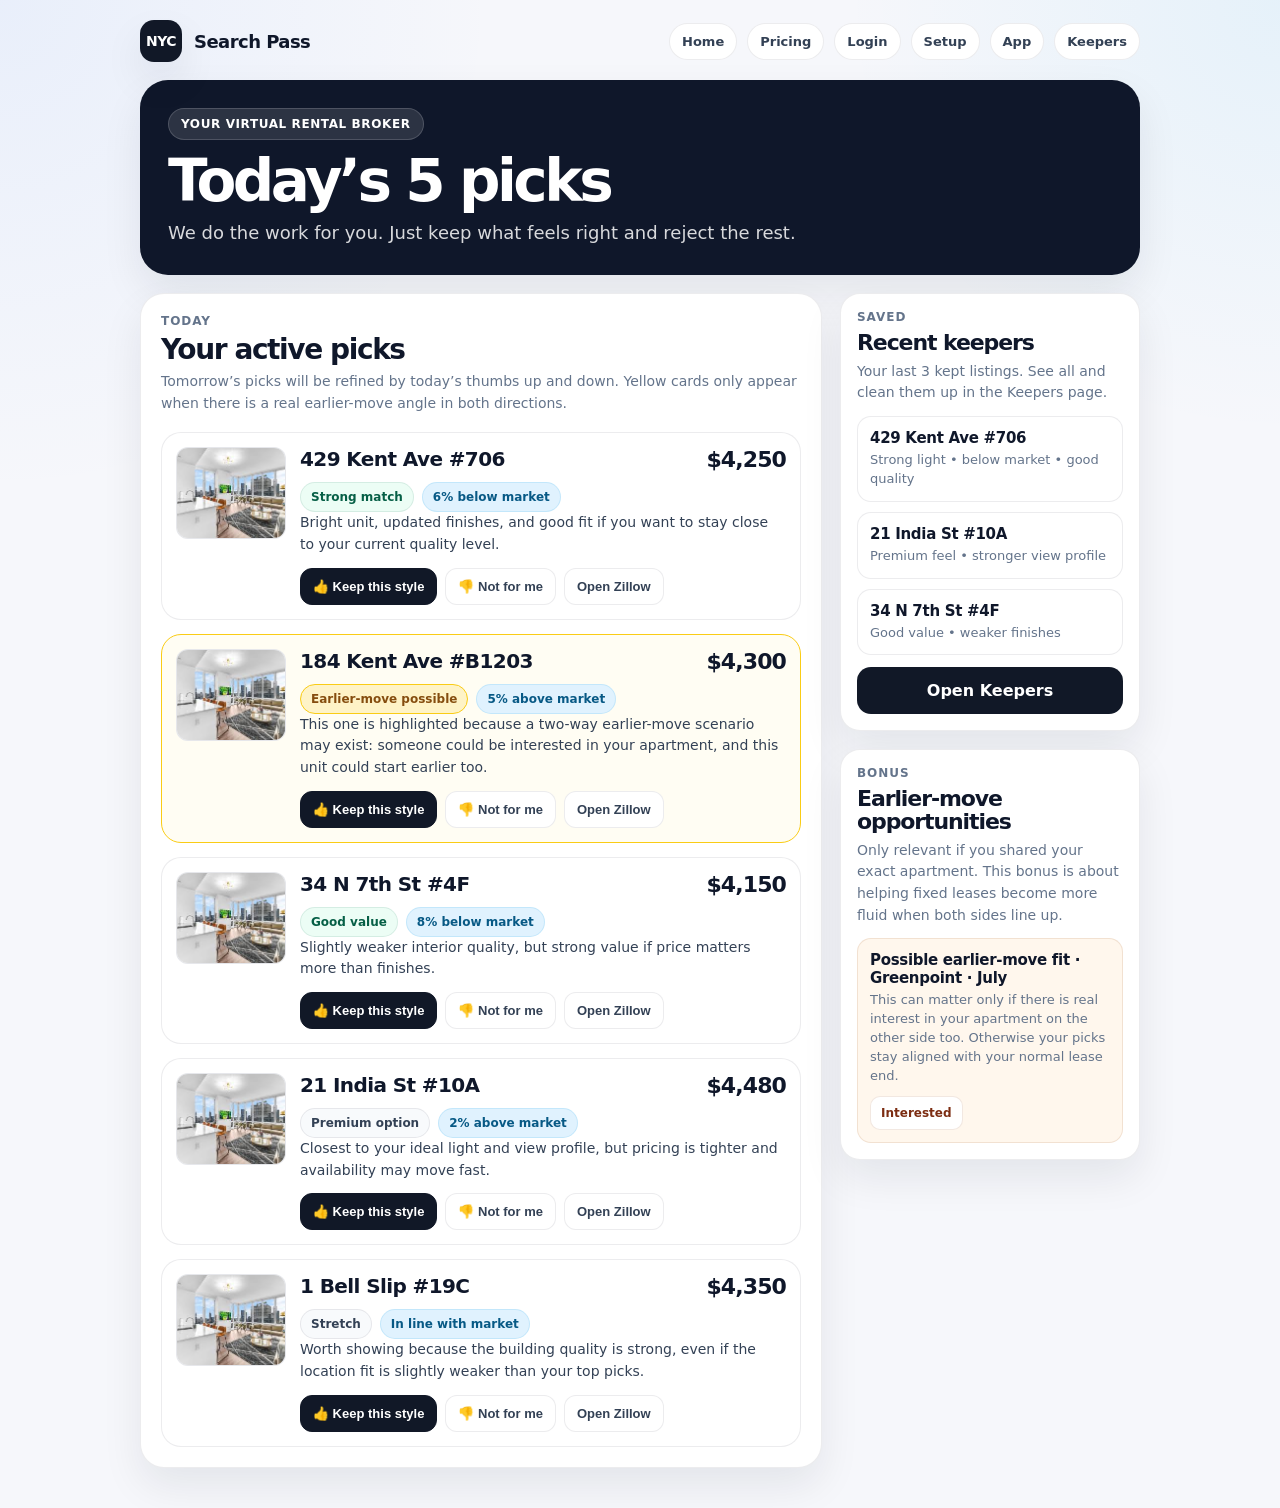
==== app.html @ 07aa02fb "Add files via upload" ====
<!DOCTYPE html><html lang="en"><head><meta charset="UTF-8"><meta name="viewport" content="width=device-width, initial-scale=1.0"><title>App</title><style>
:root{
  --bg:#f6f7fb;--text:#0f172a;--muted:#64748b;--line:rgba(15,23,42,.08);
  --card:#fff;--dark:#111827;--shadow:0 18px 40px rgba(15,23,42,.08);
  --accent:#0ea5e9;--accent-soft:#e0f2fe;--ok:#065f46;--ok-soft:#ecfdf5;
  --warn:#92400e;--warn-soft:#fff7ed;--warn-strong:#fef3c7;--warn-border:#facc15;
}
*{box-sizing:border-box}
body{margin:0;font-family:Inter,system-ui,-apple-system,"Segoe UI",sans-serif;background:
radial-gradient(circle at top left, rgba(59,130,246,.07), transparent 25%),
radial-gradient(circle at top right, rgba(14,165,233,.07), transparent 22%),var(--bg);color:var(--text)}
a{text-decoration:none;color:inherit}
.wrap{width:min(1000px,calc(100% - 24px));margin:0 auto;padding:20px 0 40px}
.nav{display:flex;justify-content:space-between;align-items:center;gap:12px;margin-bottom:18px}
.brand{display:flex;align-items:center;gap:12px;font-weight:800;letter-spacing:-.03em;font-size:18px}
.brand-mark{width:42px;height:42px;border-radius:14px;display:grid;place-items:center;background:var(--dark);color:#fff;box-shadow:var(--shadow);font-size:14px}
.nav-links{display:flex;gap:10px;flex-wrap:wrap}
.nav-links a{font-size:13px;font-weight:700;padding:10px 12px;border:1px solid var(--line);border-radius:999px;background:#fff;color:#334155}
.hero{background:#0f172a;color:#fff;border-radius:28px;padding:28px;box-shadow:var(--shadow)}
.eyebrow{display:inline-flex;padding:8px 12px;border-radius:999px;background:rgba(255,255,255,.12);border:1px solid rgba(255,255,255,.16);font-size:12px;font-weight:800;letter-spacing:.05em;text-transform:uppercase;margin-bottom:14px}
h1{margin:0 0 10px;font-size:clamp(34px,6vw,58px);line-height:.95;letter-spacing:-.06em}
.sub{margin:0;color:rgba(255,255,255,.84);font-size:18px;line-height:1.55;max-width:680px}
.card{background:var(--card);border:1px solid var(--line);border-radius:24px;box-shadow:var(--shadow);padding:20px}
.section{margin-top:18px}
.section-label{font-size:12px;font-weight:800;letter-spacing:.08em;text-transform:uppercase;color:var(--muted);margin-bottom:8px}
.title{margin:0 0 6px;font-size:28px;line-height:1.03;letter-spacing:-.05em}
.helper{margin:0;color:var(--muted);font-size:14px;line-height:1.55}
.grid-2{display:grid;grid-template-columns:1fr 1fr;gap:10px}
.grid-3{display:grid;grid-template-columns:1fr 1fr 1fr;gap:10px}
.field{width:100%;border:1px solid rgba(15,23,42,.10);border-radius:14px;padding:14px 15px;background:#fff;font-size:14px;color:var(--text);outline:none}
.label{display:block;font-size:13px;font-weight:700;color:#334155;margin-bottom:6px}
.btn{display:inline-block;border:0;border-radius:14px;background:var(--dark);color:#fff;padding:14px 16px;font-weight:800;cursor:pointer;text-align:center}
.btn.secondary{background:#fff;color:#111827;border:1px solid var(--line)}
.btn.full{width:100%}
.feature-list{display:grid;grid-template-columns:repeat(3,1fr);gap:12px}
.feature{border:1px solid var(--line);border-radius:18px;padding:16px;background:#fff}
.feature h3{margin:0 0 8px;font-size:18px}
.feature p{margin:0;color:var(--muted);font-size:14px;line-height:1.55}
.slider-block{padding:12px;border:1px solid var(--line);border-radius:18px;background:#fafbff;margin-top:12px}
.slider-top{display:flex;justify-content:space-between;gap:10px;margin-bottom:6px;align-items:center}
.slider-title{font-size:13px;font-weight:800}
.slider-value{font-size:11px;font-weight:800;background:#fff;border:1px solid var(--line);border-radius:999px;padding:5px 8px;white-space:nowrap}
input[type="range"]{width:100%;accent-color:var(--dark)}
.scale{display:flex;justify-content:space-between;font-size:11px;color:var(--muted);margin-top:6px}
.optional-box{border:1px dashed var(--line);border-radius:14px;padding:12px;background:#fafafa;margin-top:12px}
.optional-box strong{font-size:13px;display:block;margin-bottom:6px}
.optional-box p{margin:0 0 8px;font-size:12px;color:var(--muted);line-height:1.45}
.optional-box.highlight{border-color:#0ea5e9;background:#f0f9ff}
.badge-row{display:flex;flex-wrap:wrap;gap:8px;margin-top:10px}
.badge{padding:7px 10px;border-radius:999px;font-size:12px;font-weight:800;border:1px solid var(--line);background:#f8fafc;color:#334155}
.badge.info{background:var(--accent-soft);color:#075985;border-color:rgba(14,165,233,.14)}
.badge.good{background:var(--ok-soft);color:var(--ok);border-color:rgba(6,95,70,.10)}
.badge.warn{background:var(--warn-strong);color:#854d0e;border-color:var(--warn-border)}
.pricing-grid{display:grid;grid-template-columns:repeat(3,1fr);gap:14px}
.pricing-card{position:relative;border:1px solid var(--line);border-radius:20px;padding:22px;background:#fff}
.pricing-card.featured{border-color:rgba(17,24,39,.18);box-shadow:0 16px 40px rgba(15,23,42,.10)}
.pill{position:absolute;top:14px;right:14px;padding:7px 10px;border-radius:999px;background:#111827;color:#fff;font-size:11px;font-weight:800;letter-spacing:.04em;text-transform:uppercase}
.price{font-size:42px;line-height:1;font-weight:800;letter-spacing:-.06em;margin-bottom:12px}
.price span{font-size:16px;color:var(--muted);font-weight:700;letter-spacing:0}
.list{display:grid;gap:10px;color:#334155;font-size:14px;line-height:1.5}
.pick-list{display:grid;gap:14px;margin-top:18px}
.pick-card{display:grid;grid-template-columns:110px 1fr;gap:14px;padding:14px;border:1px solid var(--line);border-radius:20px;background:#fff}
.pick-card.warn-card{border-color:#facc15;background:#fffdf3}
.pick-image{width:110px;height:92px;border-radius:12px;overflow:hidden;border:1px solid var(--line);background:#f8fafc}
.pick-image img{width:100%;height:100%;object-fit:cover;display:block}
.pick-top{display:flex;justify-content:space-between;gap:12px;align-items:flex-start;margin-bottom:8px}
.pick-address{font-size:20px;font-weight:800;letter-spacing:-.03em}
.pick-price{font-size:22px;font-weight:800;letter-spacing:-.04em;white-space:nowrap}
.pick-copy{font-size:14px;color:#334155;line-height:1.55;margin-bottom:12px}
.pick-actions{display:flex;align-items:center;gap:8px;flex-wrap:wrap}
.action-btn{appearance:none;border:1px solid var(--line);background:#fff;border-radius:12px;padding:10px 12px;font-size:13px;font-weight:800;color:#334155;cursor:pointer}
.action-btn.keep{background:#111827;color:#fff;border-color:#111827}
.side-grid{display:grid;grid-template-columns:1fr 300px;gap:18px;align-items:start}
.mini-card{background:#fff;border:1px solid var(--line);border-radius:20px;box-shadow:var(--shadow);padding:16px}
.saved-list,.early-list{display:grid;gap:10px;margin-top:12px}
.saved-item,.early-item{border:1px solid var(--line);border-radius:14px;padding:12px;background:#fff}
.saved-item strong,.early-item strong{display:block;font-size:15px;margin-bottom:4px;letter-spacing:-.02em}
.saved-item p,.early-item p{margin:0;color:var(--muted);font-size:13px;line-height:1.45}
.early-item{background:var(--warn-soft);border-color:rgba(146,64,14,.12)}
.mini-cta{margin-top:10px;display:inline-block;padding:9px 10px;border-radius:10px;border:1px solid rgba(146,64,14,.12);background:#fff;font-size:12px;font-weight:800;color:#7c2d12}
.check-list{display:grid;gap:8px;font-size:13px;color:#334155}
.listing-row{display:grid;gap:12px;margin-top:16px}
.keeper-card{display:grid;grid-template-columns:110px 1fr auto;gap:14px;padding:14px;border:1px solid var(--line);border-radius:18px;background:#fff}
.keeper-actions{display:grid;gap:8px;align-content:start}
.small{font-size:12px;color:var(--muted);line-height:1.45}
@media (max-width:920px){.feature-list,.side-grid,.grid-2,.grid-3,.pricing-grid,.keeper-card{grid-template-columns:1fr}}
@media (max-width:680px){.pick-card{grid-template-columns:1fr}.pick-image{width:100%;height:200px}.pick-top{flex-direction:column;align-items:flex-start}}
</style></head><body><div class="wrap"><div class="nav"><div class="brand"><div class="brand-mark">NYC</div><div>Search Pass</div></div><div class="nav-links"><a href="index.html">Home</a><a href="pricing.html">Pricing</a><a href="login.html">Login</a><a href="onboarding.html">Setup</a><a href="app.html">App</a><a href="keepers.html">Keepers</a></div></div><section class="hero"><div class="eyebrow">Your virtual rental broker</div><h1>Today’s 5 picks</h1><p class="sub">We do the work for you. Just keep what feels right and reject the rest.</p></section><div class="side-grid section"><main class="card"><div class="section-label">Today</div><h2 class="title">Your active picks</h2><p class="helper">Tomorrow’s picks will be refined by today’s thumbs up and down. Yellow cards only appear when there is a real earlier-move angle in both directions.</p><div class="pick-list"><article class="pick-card"><div class="pick-image"><img src="./preview-sample.png" alt="Apartment preview"></div><div><div class="pick-top"><div class="pick-address">429 Kent Ave #706</div><div class="pick-price">$4,250</div></div><div class="badge-row"><div class="badge good">Strong match</div><div class="badge info">6% below market</div></div><div class="pick-copy">Bright unit, updated finishes, and good fit if you want to stay close to your current quality level.</div><div class="pick-actions"><button class="action-btn keep">👍 Keep this style</button><button class="action-btn">👎 Not for me</button><button class="action-btn">Open Zillow</button></div></div></article><article class="pick-card warn-card"><div class="pick-image"><img src="./preview-sample.png" alt="Apartment preview"></div><div><div class="pick-top"><div class="pick-address">184 Kent Ave #B1203</div><div class="pick-price">$4,300</div></div><div class="badge-row"><div class="badge warn">Earlier-move possible</div><div class="badge info">5% above market</div></div><div class="pick-copy">This one is highlighted because a two-way earlier-move scenario may exist: someone could be interested in your apartment, and this unit could start earlier too.</div><div class="pick-actions"><button class="action-btn keep">👍 Keep this style</button><button class="action-btn">👎 Not for me</button><button class="action-btn">Open Zillow</button></div></div></article><article class="pick-card"><div class="pick-image"><img src="./preview-sample.png" alt="Apartment preview"></div><div><div class="pick-top"><div class="pick-address">34 N 7th St #4F</div><div class="pick-price">$4,150</div></div><div class="badge-row"><div class="badge good">Good value</div><div class="badge info">8% below market</div></div><div class="pick-copy">Slightly weaker interior quality, but strong value if price matters more than finishes.</div><div class="pick-actions"><button class="action-btn keep">👍 Keep this style</button><button class="action-btn">👎 Not for me</button><button class="action-btn">Open Zillow</button></div></div></article><article class="pick-card"><div class="pick-image"><img src="./preview-sample.png" alt="Apartment preview"></div><div><div class="pick-top"><div class="pick-address">21 India St #10A</div><div class="pick-price">$4,480</div></div><div class="badge-row"><div class="badge">Premium option</div><div class="badge info">2% above market</div></div><div class="pick-copy">Closest to your ideal light and view profile, but pricing is tighter and availability may move fast.</div><div class="pick-actions"><button class="action-btn keep">👍 Keep this style</button><button class="action-btn">👎 Not for me</button><button class="action-btn">Open Zillow</button></div></div></article><article class="pick-card"><div class="pick-image"><img src="./preview-sample.png" alt="Apartment preview"></div><div><div class="pick-top"><div class="pick-address">1 Bell Slip #19C</div><div class="pick-price">$4,350</div></div><div class="badge-row"><div class="badge">Stretch</div><div class="badge info">In line with market</div></div><div class="pick-copy">Worth showing because the building quality is strong, even if the location fit is slightly weaker than your top picks.</div><div class="pick-actions"><button class="action-btn keep">👍 Keep this style</button><button class="action-btn">👎 Not for me</button><button class="action-btn">Open Zillow</button></div></div></article></div></main><aside style="display:grid;gap:18px"><section class="mini-card"><div class="section-label">Saved</div><h2 class="title" style="font-size:22px">Recent keepers</h2><p class="helper">Your last 3 kept listings. See all and clean them up in the Keepers page.</p><div class="saved-list"><div class="saved-item"><strong>429 Kent Ave #706</strong><p>Strong light • below market • good quality</p></div><div class="saved-item"><strong>21 India St #10A</strong><p>Premium feel • stronger view profile</p></div><div class="saved-item"><strong>34 N 7th St #4F</strong><p>Good value • weaker finishes</p></div></div><div style="margin-top:12px"><a class="btn full" href="keepers.html">Open Keepers</a></div></section><section class="mini-card"><div class="section-label">Bonus</div><h2 class="title" style="font-size:22px">Earlier-move opportunities</h2><p class="helper">Only relevant if you shared your exact apartment. This bonus is about helping fixed leases become more fluid when both sides line up.</p><div class="early-list"><div class="early-item"><strong>Possible earlier-move fit · Greenpoint · July</strong><p>This can matter only if there is real interest in your apartment on the other side too. Otherwise your picks stay aligned with your normal lease end.</p><span class="mini-cta">Interested</span></div></div></section></aside></div></div></body></html>
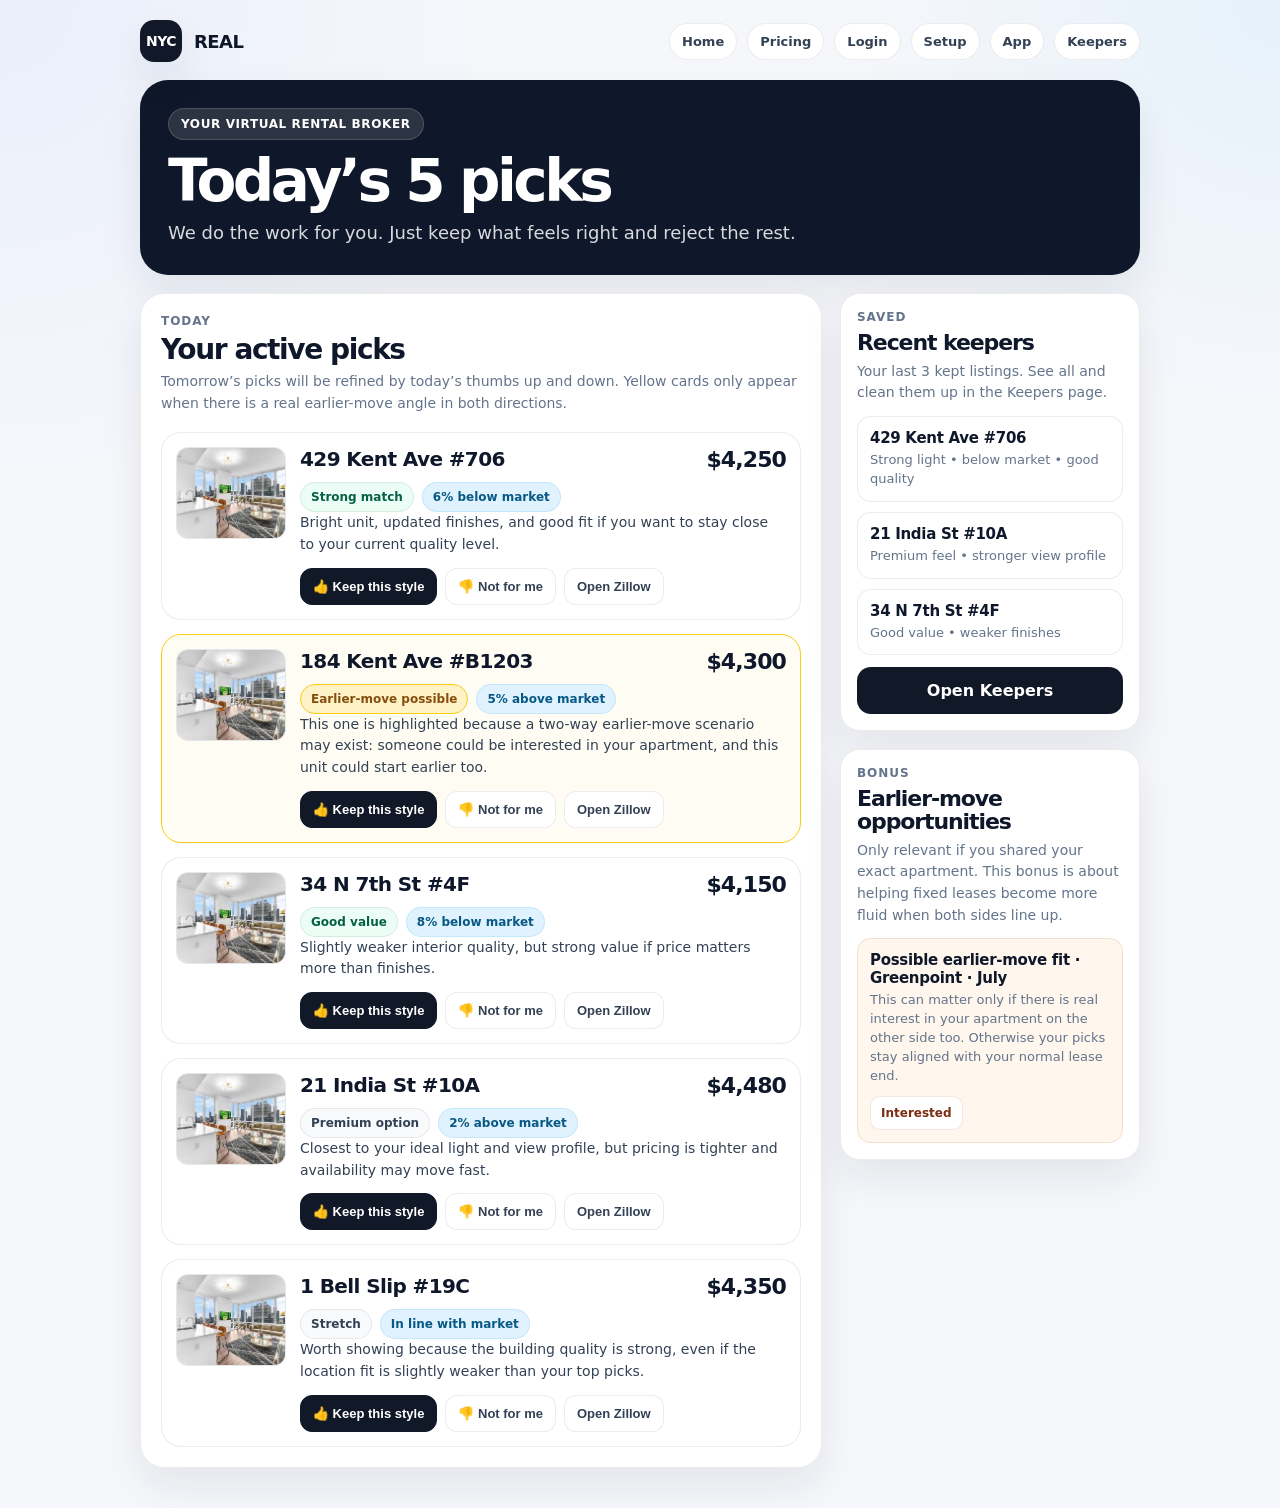
==== commit d301514a: "Update app.html" ====
--- a/app.html
+++ b/app.html
@@ -85,4 +85,4 @@
 .small{font-size:12px;color:var(--muted);line-height:1.45}
 @media (max-width:920px){.feature-list,.side-grid,.grid-2,.grid-3,.pricing-grid,.keeper-card{grid-template-columns:1fr}}
 @media (max-width:680px){.pick-card{grid-template-columns:1fr}.pick-image{width:100%;height:200px}.pick-top{flex-direction:column;align-items:flex-start}}
-</style></head><body><div class="wrap"><div class="nav"><div class="brand"><div class="brand-mark">NYC</div><div>Search Pass</div></div><div class="nav-links"><a href="index.html">Home</a><a href="pricing.html">Pricing</a><a href="login.html">Login</a><a href="onboarding.html">Setup</a><a href="app.html">App</a><a href="keepers.html">Keepers</a></div></div><section class="hero"><div class="eyebrow">Your virtual rental broker</div><h1>Today’s 5 picks</h1><p class="sub">We do the work for you. Just keep what feels right and reject the rest.</p></section><div class="side-grid section"><main class="card"><div class="section-label">Today</div><h2 class="title">Your active picks</h2><p class="helper">Tomorrow’s picks will be refined by today’s thumbs up and down. Yellow cards only appear when there is a real earlier-move angle in both directions.</p><div class="pick-list"><article class="pick-card"><div class="pick-image"><img src="./preview-sample.png" alt="Apartment preview"></div><div><div class="pick-top"><div class="pick-address">429 Kent Ave #706</div><div class="pick-price">$4,250</div></div><div class="badge-row"><div class="badge good">Strong match</div><div class="badge info">6% below market</div></div><div class="pick-copy">Bright unit, updated finishes, and good fit if you want to stay close to your current quality level.</div><div class="pick-actions"><button class="action-btn keep">👍 Keep this style</button><button class="action-btn">👎 Not for me</button><button class="action-btn">Open Zillow</button></div></div></article><article class="pick-card warn-card"><div class="pick-image"><img src="./preview-sample.png" alt="Apartment preview"></div><div><div class="pick-top"><div class="pick-address">184 Kent Ave #B1203</div><div class="pick-price">$4,300</div></div><div class="badge-row"><div class="badge warn">Earlier-move possible</div><div class="badge info">5% above market</div></div><div class="pick-copy">This one is highlighted because a two-way earlier-move scenario may exist: someone could be interested in your apartment, and this unit could start earlier too.</div><div class="pick-actions"><button class="action-btn keep">👍 Keep this style</button><button class="action-btn">👎 Not for me</button><button class="action-btn">Open Zillow</button></div></div></article><article class="pick-card"><div class="pick-image"><img src="./preview-sample.png" alt="Apartment preview"></div><div><div class="pick-top"><div class="pick-address">34 N 7th St #4F</div><div class="pick-price">$4,150</div></div><div class="badge-row"><div class="badge good">Good value</div><div class="badge info">8% below market</div></div><div class="pick-copy">Slightly weaker interior quality, but strong value if price matters more than finishes.</div><div class="pick-actions"><button class="action-btn keep">👍 Keep this style</button><button class="action-btn">👎 Not for me</button><button class="action-btn">Open Zillow</button></div></div></article><article class="pick-card"><div class="pick-image"><img src="./preview-sample.png" alt="Apartment preview"></div><div><div class="pick-top"><div class="pick-address">21 India St #10A</div><div class="pick-price">$4,480</div></div><div class="badge-row"><div class="badge">Premium option</div><div class="badge info">2% above market</div></div><div class="pick-copy">Closest to your ideal light and view profile, but pricing is tighter and availability may move fast.</div><div class="pick-actions"><button class="action-btn keep">👍 Keep this style</button><button class="action-btn">👎 Not for me</button><button class="action-btn">Open Zillow</button></div></div></article><article class="pick-card"><div class="pick-image"><img src="./preview-sample.png" alt="Apartment preview"></div><div><div class="pick-top"><div class="pick-address">1 Bell Slip #19C</div><div class="pick-price">$4,350</div></div><div class="badge-row"><div class="badge">Stretch</div><div class="badge info">In line with market</div></div><div class="pick-copy">Worth showing because the building quality is strong, even if the location fit is slightly weaker than your top picks.</div><div class="pick-actions"><button class="action-btn keep">👍 Keep this style</button><button class="action-btn">👎 Not for me</button><button class="action-btn">Open Zillow</button></div></div></article></div></main><aside style="display:grid;gap:18px"><section class="mini-card"><div class="section-label">Saved</div><h2 class="title" style="font-size:22px">Recent keepers</h2><p class="helper">Your last 3 kept listings. See all and clean them up in the Keepers page.</p><div class="saved-list"><div class="saved-item"><strong>429 Kent Ave #706</strong><p>Strong light • below market • good quality</p></div><div class="saved-item"><strong>21 India St #10A</strong><p>Premium feel • stronger view profile</p></div><div class="saved-item"><strong>34 N 7th St #4F</strong><p>Good value • weaker finishes</p></div></div><div style="margin-top:12px"><a class="btn full" href="keepers.html">Open Keepers</a></div></section><section class="mini-card"><div class="section-label">Bonus</div><h2 class="title" style="font-size:22px">Earlier-move opportunities</h2><p class="helper">Only relevant if you shared your exact apartment. This bonus is about helping fixed leases become more fluid when both sides line up.</p><div class="early-list"><div class="early-item"><strong>Possible earlier-move fit · Greenpoint · July</strong><p>This can matter only if there is real interest in your apartment on the other side too. Otherwise your picks stay aligned with your normal lease end.</p><span class="mini-cta">Interested</span></div></div></section></aside></div></div></body></html>+</style></head><body><div class="wrap"><div class="nav"><div class="brand"><div class="brand-mark">NYC</div><div>REAL</div></div><div class="nav-links"><a href="index.html">Home</a><a href="pricing.html">Pricing</a><a href="login.html">Login</a><a href="onboarding.html">Setup</a><a href="app.html">App</a><a href="keepers.html">Keepers</a></div></div><section class="hero"><div class="eyebrow">Your virtual rental broker</div><h1>Today’s 5 picks</h1><p class="sub">We do the work for you. Just keep what feels right and reject the rest.</p></section><div class="side-grid section"><main class="card"><div class="section-label">Today</div><h2 class="title">Your active picks</h2><p class="helper">Tomorrow’s picks will be refined by today’s thumbs up and down. Yellow cards only appear when there is a real earlier-move angle in both directions.</p><div class="pick-list"><article class="pick-card"><div class="pick-image"><img src="./preview-sample.png" alt="Apartment preview"></div><div><div class="pick-top"><div class="pick-address">429 Kent Ave #706</div><div class="pick-price">$4,250</div></div><div class="badge-row"><div class="badge good">Strong match</div><div class="badge info">6% below market</div></div><div class="pick-copy">Bright unit, updated finishes, and good fit if you want to stay close to your current quality level.</div><div class="pick-actions"><button class="action-btn keep">👍 Keep this style</button><button class="action-btn">👎 Not for me</button><button class="action-btn">Open Zillow</button></div></div></article><article class="pick-card warn-card"><div class="pick-image"><img src="./preview-sample.png" alt="Apartment preview"></div><div><div class="pick-top"><div class="pick-address">184 Kent Ave #B1203</div><div class="pick-price">$4,300</div></div><div class="badge-row"><div class="badge warn">Earlier-move possible</div><div class="badge info">5% above market</div></div><div class="pick-copy">This one is highlighted because a two-way earlier-move scenario may exist: someone could be interested in your apartment, and this unit could start earlier too.</div><div class="pick-actions"><button class="action-btn keep">👍 Keep this style</button><button class="action-btn">👎 Not for me</button><button class="action-btn">Open Zillow</button></div></div></article><article class="pick-card"><div class="pick-image"><img src="./preview-sample.png" alt="Apartment preview"></div><div><div class="pick-top"><div class="pick-address">34 N 7th St #4F</div><div class="pick-price">$4,150</div></div><div class="badge-row"><div class="badge good">Good value</div><div class="badge info">8% below market</div></div><div class="pick-copy">Slightly weaker interior quality, but strong value if price matters more than finishes.</div><div class="pick-actions"><button class="action-btn keep">👍 Keep this style</button><button class="action-btn">👎 Not for me</button><button class="action-btn">Open Zillow</button></div></div></article><article class="pick-card"><div class="pick-image"><img src="./preview-sample.png" alt="Apartment preview"></div><div><div class="pick-top"><div class="pick-address">21 India St #10A</div><div class="pick-price">$4,480</div></div><div class="badge-row"><div class="badge">Premium option</div><div class="badge info">2% above market</div></div><div class="pick-copy">Closest to your ideal light and view profile, but pricing is tighter and availability may move fast.</div><div class="pick-actions"><button class="action-btn keep">👍 Keep this style</button><button class="action-btn">👎 Not for me</button><button class="action-btn">Open Zillow</button></div></div></article><article class="pick-card"><div class="pick-image"><img src="./preview-sample.png" alt="Apartment preview"></div><div><div class="pick-top"><div class="pick-address">1 Bell Slip #19C</div><div class="pick-price">$4,350</div></div><div class="badge-row"><div class="badge">Stretch</div><div class="badge info">In line with market</div></div><div class="pick-copy">Worth showing because the building quality is strong, even if the location fit is slightly weaker than your top picks.</div><div class="pick-actions"><button class="action-btn keep">👍 Keep this style</button><button class="action-btn">👎 Not for me</button><button class="action-btn">Open Zillow</button></div></div></article></div></main><aside style="display:grid;gap:18px"><section class="mini-card"><div class="section-label">Saved</div><h2 class="title" style="font-size:22px">Recent keepers</h2><p class="helper">Your last 3 kept listings. See all and clean them up in the Keepers page.</p><div class="saved-list"><div class="saved-item"><strong>429 Kent Ave #706</strong><p>Strong light • below market • good quality</p></div><div class="saved-item"><strong>21 India St #10A</strong><p>Premium feel • stronger view profile</p></div><div class="saved-item"><strong>34 N 7th St #4F</strong><p>Good value • weaker finishes</p></div></div><div style="margin-top:12px"><a class="btn full" href="keepers.html">Open Keepers</a></div></section><section class="mini-card"><div class="section-label">Bonus</div><h2 class="title" style="font-size:22px">Earlier-move opportunities</h2><p class="helper">Only relevant if you shared your exact apartment. This bonus is about helping fixed leases become more fluid when both sides line up.</p><div class="early-list"><div class="early-item"><strong>Possible earlier-move fit · Greenpoint · July</strong><p>This can matter only if there is real interest in your apartment on the other side too. Otherwise your picks stay aligned with your normal lease end.</p><span class="mini-cta">Interested</span></div></div></section></aside></div></div></body></html>
